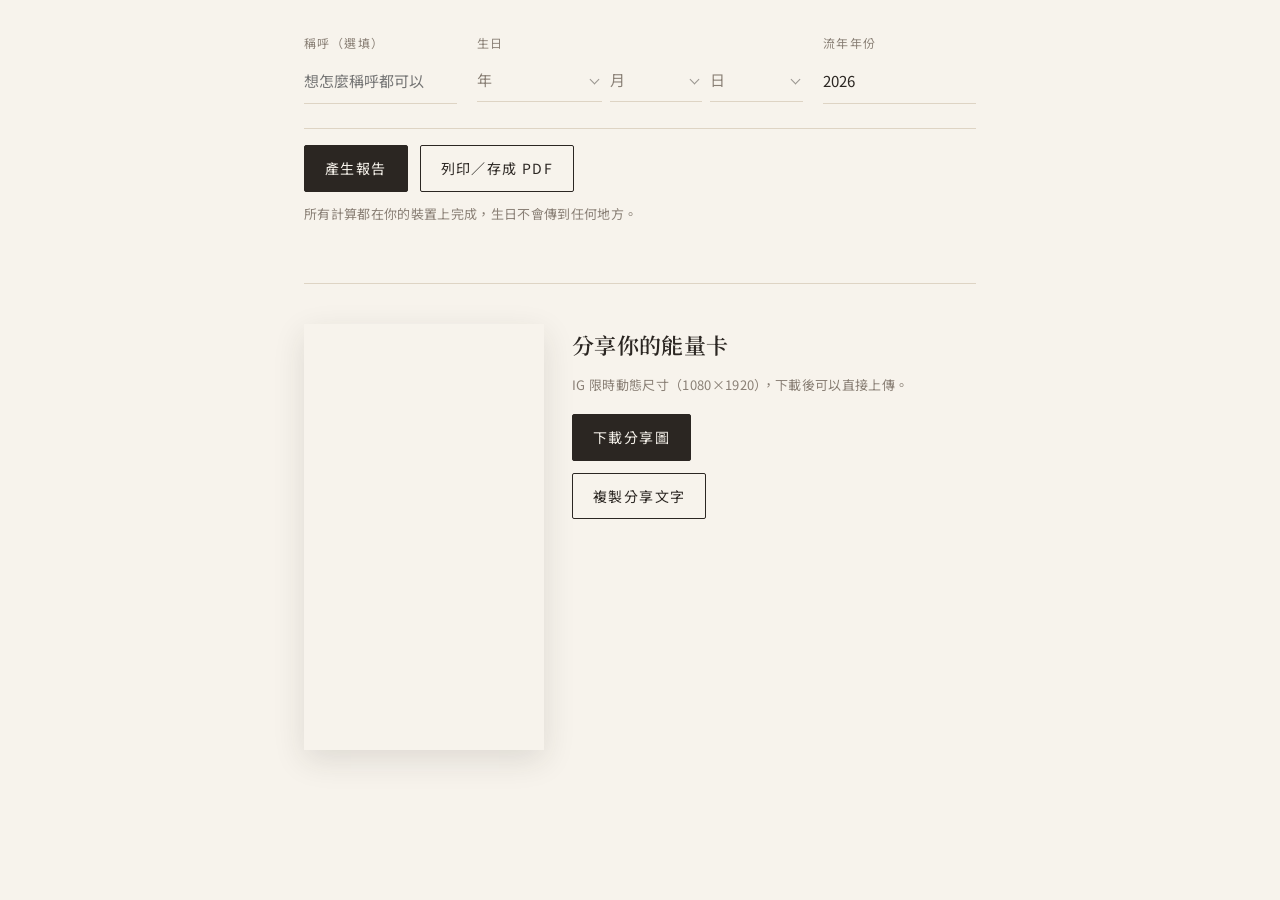
==== numerology-report.html @ 6496118e "更新網站 2026-11-27 21:57" ====
<!doctype html>
<html lang="zh-Hant">
<head>
<meta charset="utf-8">
<link rel="icon" type="image/svg+xml" href="data:image/svg+xml,%3Csvg%20xmlns%3D%22http%3A//www.w3.org/2000/svg%22%20viewBox%3D%220%200%2064%2064%22%3E%3Cdefs%3E%3CradialGradient%20id%3D%22b%22%20cx%3D%2250%25%22%20cy%3D%2240%25%22%20r%3D%2270%25%22%3E%3Cstop%20offset%3D%220%22%20stop-color%3D%22%233D4386%22/%3E%3Cstop%20offset%3D%221%22%20stop-color%3D%22%2314163A%22/%3E%3C/radialGradient%3E%3ClinearGradient%20id%3D%22g%22%20x1%3D%220%22%20y1%3D%220%22%20x2%3D%220%22%20y2%3D%221%22%3E%3Cstop%20offset%3D%220%22%20stop-color%3D%22%23FFF4DA%22/%3E%3Cstop%20offset%3D%221%22%20stop-color%3D%22%23D9AE66%22/%3E%3C/linearGradient%3E%3C/defs%3E%3Crect%20width%3D%2264%22%20height%3D%2264%22%20rx%3D%2214%22%20fill%3D%22url%28%23b%29%22/%3E%3Cpath%20d%3D%22M32%209%20C34%2024%2040%2030%2055%2032%20C40%2034%2034%2040%2032%2055%20C30%2040%2024%2034%209%2032%20C24%2030%2030%2024%2032%209%20Z%22%20fill%3D%22url%28%23g%29%22/%3E%3Ccircle%20cx%3D%2249%22%20cy%3D%2215%22%20r%3D%222%22%20fill%3D%22%23FFF4DA%22/%3E%3Ccircle%20cx%3D%2215%22%20cy%3D%2250%22%20r%3D%221.5%22%20fill%3D%22%23FFF4DA%22%20opacity%3D%22.8%22/%3E%3C/svg%3E">
<meta name="viewport" content="width=device-width, initial-scale=1">
<title>生命靈數 × 脈輪報告</title>
<meta name="description" content="用生日數字看見你的天賦脈輪與七脈輪能量分布。">
<meta property="og:image" content="https://chart.jas-soul.com/og6.jpg">
<meta property="og:title" content="生命靈數 × 脈輪報告｜認識自己的能量地圖">
<link rel="preconnect" href="https://fonts.googleapis.com">
<link rel="preconnect" href="https://fonts.gstatic.com" crossorigin>
<link href="https://fonts.googleapis.com/css2?family=Noto+Sans+TC:wght@400;500&family=Noto+Serif+TC:wght@500;600;700&display=swap" rel="stylesheet">
<style>
  :root {
    --paper: #F7F3EC; --paper-2: #EFE8DC; --ink: #2B2622; --ink-2: #4A433D;
    --muted: #8A8076; --line: #DED4C4; --gold: #A88550; --gold-soft: #CDB78F;
    --serif: "Noto Serif TC", "Songti TC", "STSong", serif;
    --sans: "Noto Sans TC", "PingFang TC", "Microsoft JhengHei", sans-serif;
  }
  * { box-sizing: border-box; }
  html { -webkit-text-size-adjust: 100%; }
  body {
    margin: 0; background: var(--paper); color: var(--ink);
    font-family: var(--sans); font-size: 16.5px; line-height: 1.9; letter-spacing: .02em;
  }
  .wrap { max-width: 720px; margin: 0 auto; padding: 32px 24px 80px; }
  @media (max-width: 560px) { .wrap { padding: 24px 18px 64px; } }

  /* 輸入區 */
  .controls {
    display: grid; grid-template-columns: repeat(auto-fit, minmax(150px, 1fr)); gap: 16px 20px;
    padding-bottom: 24px; border-bottom: 1px solid var(--line); margin-bottom: 8px;
  }
  .controls label { display: block; font-size: 12px; letter-spacing: .12em; color: var(--muted); margin-bottom: 4px; }
  .controls input {
    width: 100%; font: inherit; font-size: 15px; padding: 8px 0; border: none;
    border-bottom: 1px solid var(--line); background: transparent; color: var(--ink); border-radius: 0;
  }
  .controls input:focus { outline: none; border-bottom-color: var(--gold); }
  .btns { display: flex; flex-wrap: wrap; gap: 12px; margin: 16px 0 0; }
  .btn {
    font: inherit; font-size: 14px; letter-spacing: .1em; padding: 9px 20px; cursor: pointer;
    background: var(--ink); color: var(--paper); border: 1px solid var(--ink); border-radius: 2px;
  }
  .btn.line { background: transparent; color: var(--ink); }
  .hint { font-size: 13px; color: var(--muted); margin: 10px 0 0; }

  /* 封面 */
  .cover { text-align: center; padding: 64px 0 56px; border-bottom: 1px solid var(--line); }
  .eyebrow { font-size: 12px; letter-spacing: .32em; color: var(--gold); }
  .cover .who { font-family: var(--serif); font-size: 18px; color: var(--ink-2); margin: 18px 0 6px; }
  .cover .type { font-family: var(--serif); font-weight: 700; font-size: 52px; line-height: 1.25; margin: 0; letter-spacing: .08em; }
  .cover .quote { font-family: var(--serif); font-size: 19px; color: var(--ink-2); margin: 18px auto 0; max-width: 26em; }
  .rarity { display: flex; align-items: center; justify-content: center; gap: 14px; margin-top: 28px; font-size: 14px; color: var(--gold); letter-spacing: .08em; }
  .rarity::before, .rarity::after { content: ""; width: 40px; height: 1px; background: var(--gold-soft); }
  .cover .date { font-size: 13px; color: var(--muted); margin-top: 24px; letter-spacing: .1em; }
  @media (max-width: 560px) { .cover .type { font-size: 40px; } .cover { padding: 48px 0 40px; } }

  /* 章節 */
  section.chapter { padding: 52px 0 8px; }
  .chapter-head { margin-bottom: 22px; }
  .chapter-head .no { font-family: var(--serif); font-size: 13px; letter-spacing: .24em; color: var(--gold); }
  .chapter-head h2 { font-family: var(--serif); font-weight: 600; font-size: 26px; line-height: 1.4; margin: 4px 0 0; letter-spacing: .06em; }
  .lead { font-size: 15px; color: var(--muted); margin: 6px 0 0; }
  p { margin: 0 0 14px; }
  .prose { max-width: 34em; }
  .keywords { font-size: 13px; letter-spacing: .14em; color: var(--muted); margin-bottom: 14px; }
  .swatch { display: inline-block; width: 8px; height: 8px; border-radius: 50%; margin-right: 8px; vertical-align: 2px; }

  /* 能量圖 */
  .bars { display: grid; gap: 14px; max-width: 560px; }
  .bar-row { display: grid; grid-template-columns: 96px 1fr 96px; gap: 14px; align-items: center; }
  .bar-name { font-family: var(--serif); font-size: 15px; }
  .bar-track { height: 4px; background: var(--paper-2); position: relative; }
  .bar-fill { position: absolute; left: 0; top: 0; bottom: 0; }
  .bar-note { font-size: 12px; color: var(--muted); text-align: right; letter-spacing: .04em; }
  .chakra-col { position: relative; display: grid; gap: 16px; max-width: 600px; padding: 6px 0; }
  .chakra-col::before { content: ''; position: absolute; left: 15px; top: 18px; bottom: 18px; width: 2px; background: var(--line); }
  .ck-row { position: relative; display: grid; grid-template-columns: 32px 100px 1fr 108px; gap: 12px; align-items: center; }
  .ck-orb { justify-self: center; border-radius: 50%; background: var(--c); border: 2px solid var(--c); box-shadow: 0 0 var(--g) var(--c); }
  .ck-orb.off { background: var(--paper); border-style: dashed; box-shadow: none; opacity: .75; }
  .ck-name { font-family: var(--serif); font-size: 15px; line-height: 1.3; }
  .ck-name small { display: block; font-family: inherit; font-size: 11px; color: var(--muted); letter-spacing: .08em; }
  .ck-track { height: 10px; border-radius: 5px; background: var(--paper-2); overflow: hidden; }
  .ck-fill { height: 100%; border-radius: 5px; }
  .ck-note { font-size: 12px; color: var(--muted); text-align: right; white-space: nowrap; }
  @media (max-width: 560px) { .ck-row { grid-template-columns: 28px 84px 1fr 80px; gap: 8px; } .ck-note { font-size: 11px; } }
  .footnote { font-size: 12px; color: var(--muted); margin-top: 18px; }
  @media (max-width: 560px) { .bar-row { grid-template-columns: 80px 1fr 84px; gap: 10px; } }

  /* 三個重點 */
  .trio { display: grid; grid-template-columns: repeat(3, 1fr); gap: 28px; }
  .trio .item { border-top: 2px solid var(--line); padding-top: 16px; }
  .trio .label { font-size: 12px; letter-spacing: .2em; color: var(--muted); }
  .trio .name { font-family: var(--serif); font-size: 22px; font-weight: 600; margin: 4px 0 10px; }
  .trio p { font-size: 15px; color: var(--ink-2); }
  @media (max-width: 640px) { .trio { grid-template-columns: 1fr; gap: 22px; } }

  /* 生活各面向 */
  .aspects { border-top: 1px solid var(--line); }
  .aspect { display: grid; grid-template-columns: 56px 1fr; gap: 8px; padding: 30px 0; border-bottom: 1px solid var(--line); }
  .aspect .idx { font-family: var(--serif); font-size: 15px; color: var(--gold); padding-top: 4px; letter-spacing: .1em; }
  .aspect h3 { font-family: var(--serif); font-weight: 600; font-size: 20px; margin: 0 0 18px; letter-spacing: .06em; }
  .aspect .entry { margin: 0 0 18px; max-width: 32em; }
  .aspect .entry:last-child { margin-bottom: 0; }
  .aspect .entry .k { display: block; font-size: 12px; letter-spacing: .2em; color: var(--muted); margin-bottom: 4px; }
  .aspect .entry .k .swatch { width: 6px; height: 6px; margin-right: 6px; vertical-align: 1px; }
  .aspect .entry p { margin: 0; color: var(--ink-2); }
  @media (max-width: 560px) { .aspect { grid-template-columns: 1fr; gap: 4px; padding: 26px 0; } }

  /* 流年 */
  .years { display: grid; grid-template-columns: 1fr 1fr; gap: 28px; }
  .year { border-top: 2px solid var(--line); padding-top: 16px; }
  .year .y { font-size: 12px; letter-spacing: .2em; color: var(--muted); }
  .year .n { font-family: var(--serif); font-size: 44px; font-weight: 600; line-height: 1.2; margin: 6px 0 2px; }
  .year .n small { font-size: 20px; margin-left: 10px; letter-spacing: .1em; }
  .year .c { font-size: 13px; color: var(--muted); margin-bottom: 10px; }
  .year p { font-size: 15px; color: var(--ink-2); }
  @media (max-width: 560px) { .years { grid-template-columns: 1fr; gap: 22px; } }

  /* 練習 */
  .practice { border-left: 2px solid var(--gold); padding: 4px 0 4px 20px; font-family: var(--serif); font-size: 18px; line-height: 1.9; max-width: 30em; }

  .disclaimer { font-size: 12px; color: var(--muted); text-align: center; margin-top: 64px; padding-top: 24px; border-top: 1px solid var(--line); line-height: 1.8; }
  .debug { font-size: 11px; color: var(--muted); margin-top: 12px; text-align: center; }

  /* 分享 */
  .share { margin-top: 56px; padding-top: 40px; border-top: 1px solid var(--line); display: grid; grid-template-columns: 240px 1fr; gap: 28px; align-items: start; }
  .share canvas { width: 240px; height: auto; box-shadow: 0 10px 30px rgba(43,38,34,.12); }
  .share h2 { font-family: var(--serif); font-weight: 600; font-size: 22px; margin: 0 0 8px; }
  .share .btns { flex-direction: column; align-items: flex-start; }
  @media (max-width: 560px) { .share { grid-template-columns: 1fr; justify-items: center; text-align: center; } .share .btns { align-items: center; } }

  @media print {
    body { background: #fff; }
    .no-print { display: none !important; }
    section.chapter, .aspect { break-inside: avoid; }
  }
  .minor-note { margin: 0 0 18px; padding: 10px 14px; font-size: 14px; line-height: 1.8; background: #EEF3EC; border-left: 3px solid #6C8F74; }
</style>
</head>
<body>
<div class="wrap">

  <div class="no-print">
    <div class="controls">
      <div><label for="name">稱呼（選填）</label><input id="name" placeholder="想怎麼稱呼都可以"></div>
      <div><label for="birth">生日</label><input id="birth" type="date"></div>
      <div><label for="year">流年年份</label><input id="year" type="number" min="1900" max="2100"></div>
    </div>
    <div class="btns">
      <button class="btn" id="go">產生報告</button>
      <button class="btn line" id="print">列印／存成 PDF</button>
    </div>
    <p class="hint">所有計算都在你的裝置上完成，生日不會傳到任何地方。</p>
  </div>

  <main id="report"></main>

  <div class="share no-print" id="sharePanel" hidden>
    <canvas id="card" width="1080" height="1920"></canvas>
    <div>
      <h2>分享你的能量卡</h2>
      <p class="hint" style="margin:0 0 6px">IG 限時動態尺寸（1080×1920），下載後可以直接上傳。</p>
      <div class="btns">
        <button class="btn" id="download">下載分享圖</button>
        <button class="btn line" id="copy">複製分享文字</button>
      </div>
      <p id="copyMsg" class="hint"></p>
    </div>
  </div>
</div>

<script src="lib/datepick.js"></script>
<script>BirthPicker.attach('birth');</script>
<script src="engine.js"></script>
<script src="texts.js"></script>
<script>
(function () {
  var E = NumerologyEngine, T = TEXTS;
  var $ = function (id) { return document.getElementById(id); };
  var SERIF = '"Noto Serif TC","Songti TC","STSong",serif';
  var SANS = '"Noto Sans TC","PingFang TC","Microsoft JhengHei",sans-serif';
  var NUMS = ['一', '二', '三', '四', '五', '六', '七', '八'];
  var last = null;
  $('year').value = new Date().getFullYear();

  function esc(s) {
    return String(s).replace(/[&<>"]/g, function (c) {
      return { '&': '&amp;', '<': '&lt;', '>': '&gt;', '"': '&quot;' }[c];
    });
  }
  function chakraName(id) { return T.chakras[id].name; }
  function color(id) { return T.chakras[id].color; }
  function pct(x) { return Math.round(x * 100) + '%'; }
  function chakraColumn(chakras, max, colorOf, noteOf) {
    return '<div class="chakra-col">' + chakras.slice().reverse().map(function (c) {
      var col = colorOf(c.id), w = c.count ? Math.round(c.count / max * 100) : 0, size = c.count ? Math.min(30, 18 + c.count * 4) : 18;
      return '<div class="ck-row"><span class="ck-orb' + (c.count ? '' : ' off') + '" style="--c:' + col + ';--g:' + (c.count ? 4 + c.count * 5 : 0) + 'px;width:' + size + 'px;height:' + size + 'px"></span>' +
        '<div class="ck-name">' + c.name + '<small>' + (c.count ? '出現 ' + c.count + ' 次' : '還沒出現') + '</small></div>' +
        '<div class="ck-track"><div class="ck-fill" style="width:' + w + '%;background:' + col + '"></div></div>' +
        '<div class="ck-note">' + noteOf(c) + '</div></div>';
    }).join('') + '</div>';
  }

  function rarityText(x) { return (x * 100).toFixed(1) + '%'; }
  function sw(id) { return '<span class="swatch" style="background:' + color(id) + '"></span>'; }
  function strength(id, aspect) {
    if (aspect === 'work' || aspect === 'people' || aspect === 'love') return T.chakras[id].scenes[aspect];
    return T.aspects[id][aspect];
  }
  function chapter(no, title, lead, body) {
    return '<section class="chapter"><div class="chapter-head"><div class="no">第' + NUMS[no] + '章</div><h2>' + title + '</h2>' +
      (lead ? '<p class="lead">' + lead + '</p>' : '') + '</div>' + body + '</section>';
  }

  function render() {
    var parts = ($('birth').value || '').split('-').map(Number);
    if (parts.length !== 3 || !parts[0]) { $('report').innerHTML = ''; $('sharePanel').hidden = true; return; }
    var y = parts[0], m = parts[1], d = parts[2];
    var r = E.calculate(y, m, d, { method: 'A', year: Number($('year').value) });
    var name = $('name').value.trim();
    last = { r: r, name: name };

    var type = T.types[r.energyType];
    var giftId = r.lifePathChakras[0];
    var brightest = T.chakras[r.brightest];
    var potential = r.potential ? T.chakras[r.potential] : null;
    var maxCount = Math.max.apply(null, r.chakras.map(function (c) { return c.count; }).concat([1]));
    var html = '';

    // 封面
    html += '<header class="cover">' +
      '<div class="eyebrow">生命靈數 × 脈輪能量報告</div>' +
      '<div class="who">' + (name ? esc(name) + ' 的能量類型' : '你的能量類型') + '</div>' +
      '<h1 class="type">' + type.name + '</h1>' +
      '<p class="quote">「' + (T.quotes[r.energyType] || type.line) + '」</p>' +
      (r.healer ? '<div class="rarity">' + T.healerTag.name + '</div>' : '') +
      '<div class="rarity">同類型、同天賦脈輪的人，只有 ' + rarityText(r.comboRate) + '</div>' +
      '<div class="date">' + y + '.' + String(m).padStart(2, '0') + '.' + String(d).padStart(2, '0') + '　・　' + r.input.reportYear + ' 年版</div>' +
      '</header>';

    // 一、能量類型
    html += chapter(0, type.name, type.line,
      '<div class="prose"><p>' + type.desc + '</p>' + (r.healer ? '<p>' + T.healerTag.desc + '</p>' : '') + '</div>');

    // 二、天賦脈輪
    html += chapter(1, '天賦脈輪　' + r.lifePathChakras.map(chakraName).join('＋'), '生命靈數 ' + r.lifePath,
      '<div class="prose"><div class="keywords">' + r.lifePathChakras.map(function (id) { return sw(id) + T.chakras[id].keywords; }).join('　') + '</div>' +
      '<p>' + T.lifePath[r.lifePath] + '</p>' +
      r.lifePathChakras.map(function (id) { return '<p>' + T.chakras[id].gift + '</p>'; }).join('') +
      (r.giftIsLesson ? '<p>' + T.giftLesson + '</p>' : '') + '</div>');

    // 三、七脈輪能量圖
    var bars = chakraColumn(r.chakras, maxCount, color, function (c) { return c.count === 0 ? '潛在能量' : '比 ' + pct(c.brighterThan) + ' 的人亮'; });
    bars += '<p class="footnote">比較對象：1965–2010 年每一天出生的人。</p>';
    html += chapter(2, '七脈輪能量圖', '', bars);

    // 四、三個重點
    function trioItem(label, id, text) {
      return '<div class="item" style="border-top-color:' + color(id) + '"><div class="label">' + label + '</div>' +
        '<div class="name">' + chakraName(id) + '</div><p>' + text + '</p></div>';
    }
    html += chapter(3, '你的三個重點', '',
      '<div class="trio">' + trioItem('最亮', r.brightest, brightest.bright) +
      trioItem('天賦', giftId, T.lifePath[r.lifePath]) +
      (potential ? trioItem('潛在', r.potential, potential.potential) : '') + '</div>');

    // 五、生活各面向
    // 未滿 18 歲：先略過工作、金錢、感情
    var now = new Date(), age = now.getFullYear() - y - ((now.getMonth() + 1 < m || (now.getMonth() + 1 === m && now.getDate() < d)) ? 1 : 0);
    var minor = age < 18;
    var asp = minor ? '<p class="minor-note">你還未滿 18 歲，「工作與天賦」可以當成找興趣、選科系的參考；「金錢」的部分先跳過，等長大一點再回來看。</p><div class="aspects">' : '<div class="aspects">';
    T.aspectList.filter(function (a) { return !minor || a.id !== 'money'; }).forEach(function (a, i) {
      var title = minor && a.id === 'work' ? '天賦與未來方向' : a.name;
      asp += '<div class="aspect"><div class="idx">0' + (i + 1) + '</div><div><h3>' + title + '</h3>';
      asp += entry('你的優勢', r.brightest, strength(r.brightest, a.id));
      if (giftId !== r.brightest) asp += entry('天賦加成', giftId, strength(giftId, a.id));
      if (r.potential) asp += entry('可以練習', r.potential, T.aspects[r.potential].growth[a.id]);
      asp += '</div></div>';
    });
    asp += '</div>';
    html += chapter(4, '生活各面向',
      '從最亮的' + brightest.name + '、天賦的' + chakraName(giftId) + (potential ? '、潛在的' + potential.name : '') + '來看', asp);

    // 六、流年
    html += chapter(5, '流年脈輪', '',
      '<div class="years">' + yearCard(r.personalYear) + yearCard(r.personalYearNext) + '</div>');

    // 七、小練習
    var practiceId = r.potential || r.brightest;
    html += chapter(6, '給你的小練習', '從你的' + (r.potential ? '潛在脈輪' : '最亮脈輪') + '「' + chakraName(practiceId) + '」開始',
      '<div class="practice">' + T.chakras[practiceId].practice + '</div>');

    html += '<p class="disclaimer">' + T.disclaimer + '</p>';
    html += '<p class="debug no-print">計算細節（不會印出）：使用數字 ' + r.numbersUsed.join('、') +
      '；上三輪平均 ' + r.upperAvg.toFixed(2) + '、下三輪平均 ' + r.lowerAvg.toFixed(2) + '</p>';

    $('report').innerHTML = html;
    $('sharePanel').hidden = false;
    $('copyMsg').textContent = '';
    drawWhenFontsReady(r, name);
  }

  function entry(label, id, text) {
    return '<div class="entry"><span class="k">' + sw(id) + label + '・' + chakraName(id) + '</span><p>' + text + '</p></div>';
  }

  function yearCard(py) {
    var t = T.personalYear[py.number];
    return '<div class="year"><div class="y">' + py.year + ' 年</div>' +
      '<div class="n">' + py.number + '<small>' + t.theme + '</small></div>' +
      '<div class="c">' + py.chakras.map(chakraName).join('＋') + '</div><p>' + t.line + '</p></div>';
  }

  // ===== 分享卡（1080×1920）=====
  var NO_LINE_START = '，。、！？；：」』）…';
  function wrapText(ctx, text, maxWidth) {
    var lines = [], line = '';
    for (var i = 0; i < text.length; i++) {
      var ch = text[i], test = line + ch;
      if (ctx.measureText(test).width > maxWidth && line && NO_LINE_START.indexOf(ch) === -1) { lines.push(line); line = ch; }
      else line = test;
    }
    if (line) lines.push(line);
    return lines;
  }
  function spaced(ctx, text, x, y, spacing) {
    // 字距：逐字畫，置中
    var w = 0, i;
    for (i = 0; i < text.length; i++) w += ctx.measureText(text[i]).width + (i < text.length - 1 ? spacing : 0);
    var cx = x - w / 2, align = ctx.textAlign;
    ctx.textAlign = 'left';
    for (i = 0; i < text.length; i++) { ctx.fillText(text[i], cx, y); cx += ctx.measureText(text[i]).width + spacing; }
    ctx.textAlign = align;
  }
  function line(ctx, x1, y1, x2, y2, col, w) {
    ctx.strokeStyle = col; ctx.lineWidth = w || 2; ctx.beginPath(); ctx.moveTo(x1, y1); ctx.lineTo(x2, y2); ctx.stroke();
  }

  function drawWhenFontsReady(r, name) {
    if (!document.fonts || !document.fonts.load) { drawCard(r, name); return; }
    Promise.all([
      document.fonts.load('700 120px "Noto Serif TC"'),
      document.fonts.load('500 40px "Noto Serif TC"'),
      document.fonts.load('400 36px "Noto Sans TC"')
    ]).then(function () { drawCard(r, name); }, function () { drawCard(r, name); });
  }

  function drawCard(r, name) {
    var c = $('card'), ctx = c.getContext('2d'), W = 1080, H = 1920;
    var type = T.types[r.energyType];
    var ink = '#2B2622', ink2 = '#4A433D', muted = '#8A8076', gold = '#A88550', goldSoft = '#CDB78F', lineC = '#DED4C4';

    ctx.fillStyle = '#F7F3EC'; ctx.fillRect(0, 0, W, H);
    var glow = ctx.createRadialGradient(W / 2, 520, 0, W / 2, 520, 700);
    glow.addColorStop(0, 'rgba(205,183,143,0.22)'); glow.addColorStop(1, 'rgba(205,183,143,0)');
    ctx.fillStyle = glow; ctx.fillRect(0, 0, W, H);

    // 細框
    ctx.strokeStyle = goldSoft; ctx.lineWidth = 2; ctx.strokeRect(60, 60, W - 120, H - 120);
    ctx.strokeStyle = 'rgba(205,183,143,0.45)'; ctx.lineWidth = 1; ctx.strokeRect(76, 76, W - 152, H - 152);

    ctx.textAlign = 'center'; ctx.textBaseline = 'alphabetic';

    ctx.fillStyle = gold; ctx.font = '500 32px ' + SANS;
    spaced(ctx, '生命靈數 × 脈輪能量', W / 2, 200, 10);

    ctx.fillStyle = ink2; ctx.font = '500 44px ' + SERIF;
    ctx.fillText((name ? name + ' 的' : '我的') + '能量類型', W / 2, 320);

    ctx.fillStyle = ink; ctx.font = '700 132px ' + SERIF;
    spaced(ctx, type.name, W / 2, 475, 14);

    ctx.fillStyle = ink2; ctx.font = '500 46px ' + SERIF;
    var qy = 585, qLines = wrapText(ctx, '「' + (T.quotes[r.energyType] || type.line) + '」', 820);
    qLines.forEach(function (l, i) { ctx.fillText(l, W / 2, qy + i * 68); });
    qy += (qLines.length - 1) * 68;

    // 稀有度
    var ry = qy + 90;
    ctx.fillStyle = gold; ctx.font = '500 36px ' + SANS;
    var rt = '同類型、同天賦的人只有 ' + rarityText(r.comboRate);
    var rw = ctx.measureText(rt).width;
    ctx.fillText(rt, W / 2, ry);
    line(ctx, W / 2 - rw / 2 - 90, ry - 12, W / 2 - rw / 2 - 30, ry - 12, goldSoft, 2);
    line(ctx, W / 2 + rw / 2 + 30, ry - 12, W / 2 + rw / 2 + 90, ry - 12, goldSoft, 2);

    // 能量圖
    var maxCount = Math.max.apply(null, r.chakras.map(function (x) { return x.count; }).concat([1]));
    var by = ry + 120, rowH = 70, nameX = 190, trackX = 440, trackW = 440;
    r.chakras.slice().reverse().forEach(function (ch, i) {
      var yy = by + i * rowH;
      ctx.textAlign = 'left'; ctx.fillStyle = ink; ctx.font = '500 38px ' + SERIF;
      ctx.fillText(ch.name, nameX, yy + 13);
      ctx.fillStyle = '#EAE2D4'; ctx.fillRect(trackX, yy - 3, trackW, 6);
      if (ch.count > 0) { ctx.fillStyle = T.chakras[ch.id].color; ctx.fillRect(trackX, yy - 3, trackW * ch.count / maxCount, 6); }
      else { ctx.fillStyle = muted; ctx.font = '400 26px ' + SANS; ctx.fillText('潛在', trackX + trackW + 20, yy + 9); }
    });
    ctx.textAlign = 'center';

    // 三個重點
    var cy = by + rowH * 6 + 70;
    line(ctx, 140, cy, W - 140, cy, lineC, 2);
    var cols = [['天賦', r.lifePathChakras[0]], ['最亮', r.brightest], ['潛在', r.potential || r.brightest]];
    var colW = (W - 280) / 3;
    cols.forEach(function (cd, i) {
      var cx = 140 + colW * i + colW / 2;
      if (i > 0) line(ctx, 140 + colW * i, cy + 36, 140 + colW * i, cy + 150, lineC, 2);
      ctx.fillStyle = muted; ctx.font = '400 30px ' + SANS; spaced(ctx, cd[0], cx, cy + 72, 8);
      ctx.fillStyle = T.chakras[cd[1]].color; ctx.font = '600 44px ' + SERIF; ctx.fillText(T.chakras[cd[1]].name, cx, cy + 134);
    });
    line(ctx, 140, cy + 186, W - 140, cy + 186, lineC, 2);

    // 流年
    var py = r.personalYear, pt = T.personalYear[py.number];
    ctx.fillStyle = ink2; ctx.font = '500 40px ' + SERIF;
    ctx.fillText(py.year + ' 流年　' + py.number + '・' + pt.theme, W / 2, cy + 272);

    // 底部
    ctx.fillStyle = muted; ctx.font = '400 32px ' + SANS;
    spaced(ctx, T.shareFooter.invite, W / 2, H - 232, 6);
    ctx.fillStyle = gold; ctx.font = '500 34px ' + SANS;
    ctx.fillText(T.shareFooter.brand, W / 2, H - 176);
  }

  function shareText() {
    var r = last.r, type = T.types[r.energyType];
    return '我是「' + type.name + '」✨ 天賦脈輪是' + r.lifePathChakras.map(chakraName).join('＋') +
      '，跟我同類型、同天賦的人只有 ' + rarityText(r.comboRate) + '。\n' +
      T.shareFooter.invite + ' ' + T.shareFooter.brand;
  }

  $('download').addEventListener('click', function () {
    $('card').toBlob(function (blob) {
      var file = new File([blob], '脈輪能量卡.png', { type: 'image/png' });
      if (navigator.canShare && navigator.canShare({ files: [file] })) {
        navigator.share({ files: [file], text: shareText() }).catch(function () {});
        return;
      }
      var a = document.createElement('a');
      a.href = URL.createObjectURL(blob); a.download = '脈輪能量卡.png';
      document.body.appendChild(a); a.click(); a.remove();
    }, 'image/png');
  });

  $('copy').addEventListener('click', function () {
    var text = shareText();
    var done = function () { $('copyMsg').textContent = '已複製，可以貼到限時動態或貼文裡。'; };
    if (navigator.clipboard && window.isSecureContext) navigator.clipboard.writeText(text).then(done, fallback);
    else fallback();
    function fallback() {
      var t = document.createElement('textarea'); t.value = text; document.body.appendChild(t);
      t.select(); document.execCommand('copy'); t.remove(); done();
    }
  });

  $('go').addEventListener('click', render);
  $('print').addEventListener('click', function () { window.print(); });
  ['birth', 'year', 'name'].forEach(function (id) { $(id).addEventListener('change', render); });
  (function () { // 從綜合命盤帶過來的資料（10 分鐘內有效）
    try {
      var h = JSON.parse(localStorage.getItem('chart-handoff') || 'null');
      if (h && Date.now() - h.t < 600000) { if (h.birth) $('birth').value = h.birth; if (h.name) $('name').value = h.name; }
    } catch (e) {}
  })();
  render();
})();
</script>
</body>
</html>
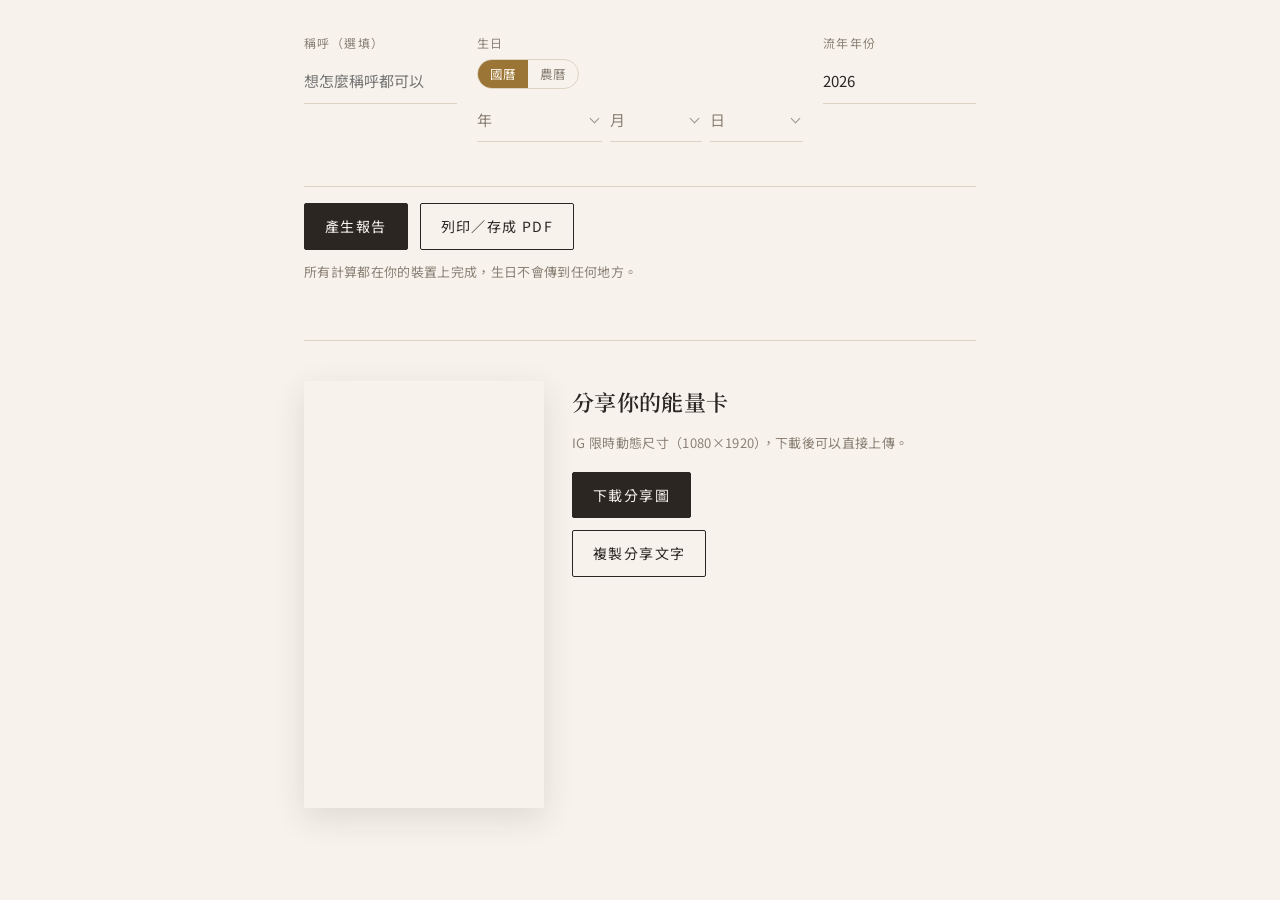
==== commit bba3f9ae: "更新網站 2026-11-27 23:10" ====
--- a/numerology-report.html
+++ b/numerology-report.html
@@ -4,6 +4,14 @@
 <meta charset="utf-8">
 <link rel="icon" type="image/svg+xml" href="data:image/svg+xml,%3Csvg%20xmlns%3D%22http%3A//www.w3.org/2000/svg%22%20viewBox%3D%220%200%2064%2064%22%3E%3Cdefs%3E%3CradialGradient%20id%3D%22b%22%20cx%3D%2250%25%22%20cy%3D%2240%25%22%20r%3D%2270%25%22%3E%3Cstop%20offset%3D%220%22%20stop-color%3D%22%233D4386%22/%3E%3Cstop%20offset%3D%221%22%20stop-color%3D%22%2314163A%22/%3E%3C/radialGradient%3E%3ClinearGradient%20id%3D%22g%22%20x1%3D%220%22%20y1%3D%220%22%20x2%3D%220%22%20y2%3D%221%22%3E%3Cstop%20offset%3D%220%22%20stop-color%3D%22%23FFF4DA%22/%3E%3Cstop%20offset%3D%221%22%20stop-color%3D%22%23D9AE66%22/%3E%3C/linearGradient%3E%3C/defs%3E%3Crect%20width%3D%2264%22%20height%3D%2264%22%20rx%3D%2214%22%20fill%3D%22url%28%23b%29%22/%3E%3Cpath%20d%3D%22M32%209%20C34%2024%2040%2030%2055%2032%20C40%2034%2034%2040%2032%2055%20C30%2040%2024%2034%209%2032%20C24%2030%2030%2024%2032%209%20Z%22%20fill%3D%22url%28%23g%29%22/%3E%3Ccircle%20cx%3D%2249%22%20cy%3D%2215%22%20r%3D%222%22%20fill%3D%22%23FFF4DA%22/%3E%3Ccircle%20cx%3D%2215%22%20cy%3D%2250%22%20r%3D%221.5%22%20fill%3D%22%23FFF4DA%22%20opacity%3D%22.8%22/%3E%3C/svg%3E">
 <meta name="viewport" content="width=device-width, initial-scale=1">
+<!-- Google Analytics（GA4）：只記瀏覽和按鈕點擊，不送生日、稱呼 -->
+<script async src="https://www.googletagmanager.com/gtag/js?id=G-SCYWD8TPLE"></script>
+<script>
+  window.dataLayer = window.dataLayer || [];
+  function gtag(){dataLayer.push(arguments);}
+  gtag('js', new Date());
+  gtag('config', 'G-SCYWD8TPLE', { allow_google_signals: false, allow_ad_personalization_signals: false });
+</script>
 <title>生命靈數 × 脈輪報告</title>
 <meta name="description" content="用生日數字看見你的天賦脈輪與七脈輪能量分布。">
 <meta property="og:image" content="https://chart.jas-soul.com/og6.jpg">
@@ -172,6 +180,8 @@
   </div>
 </div>
 
+<script src="lib/astro.js"></script>
+<script src="lib/chinese-calendar.js"></script>
 <script src="lib/datepick.js"></script>
 <script>BirthPicker.attach('birth');</script>
 <script src="engine.js"></script>
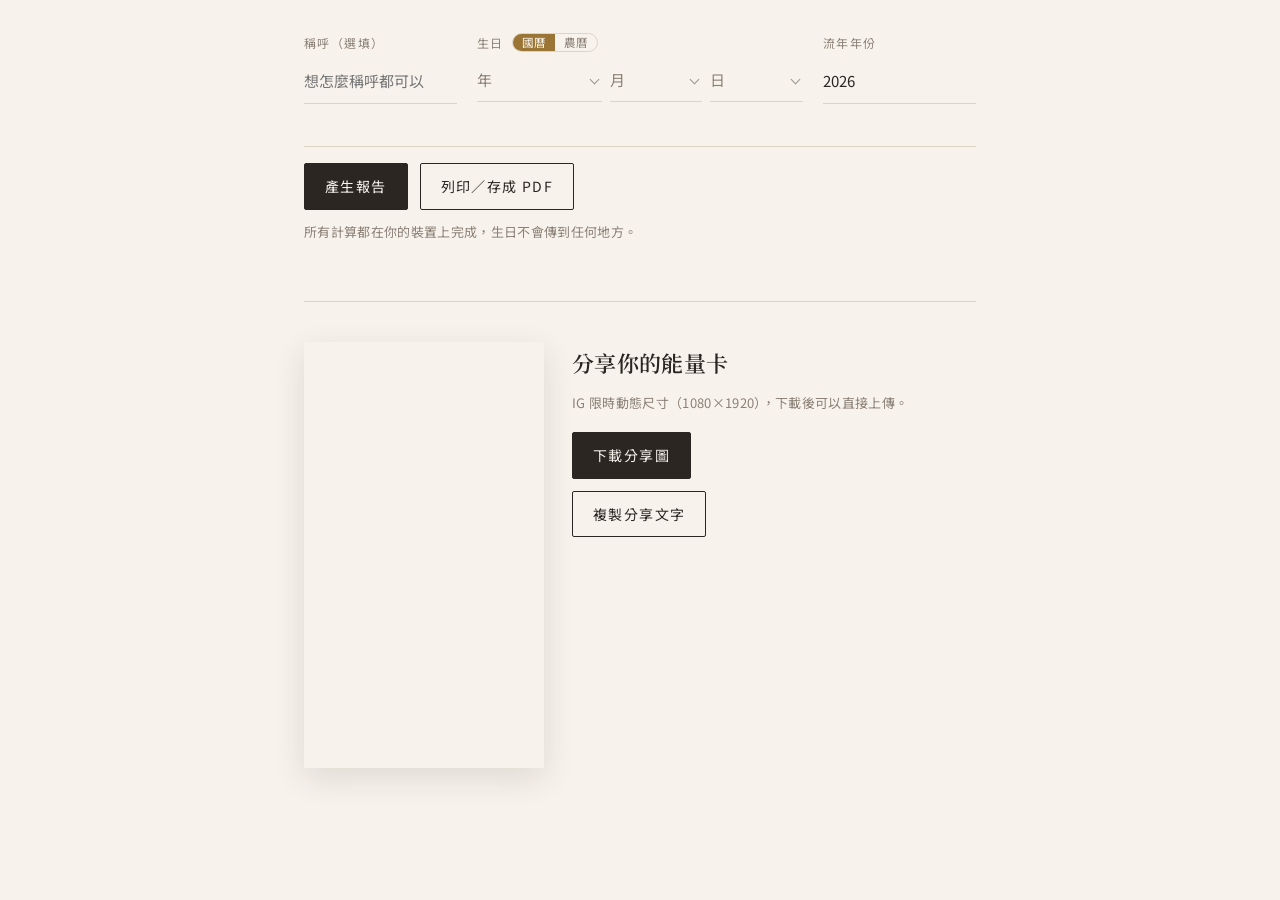
==== commit d7f08a0c: "更新網站 2026-11-27 23:21" ====
--- a/numerology-report.html
+++ b/numerology-report.html
@@ -180,9 +180,9 @@
   </div>
 </div>
 
-<script src="lib/astro.js"></script>
-<script src="lib/chinese-calendar.js"></script>
-<script src="lib/datepick.js"></script>
+<script src="lib/astro.js?v=20261127"></script>
+<script src="lib/chinese-calendar.js?v=20261127"></script>
+<script src="lib/datepick.js?v=20261127"></script>
 <script>BirthPicker.attach('birth');</script>
 <script src="engine.js"></script>
 <script src="texts.js"></script>
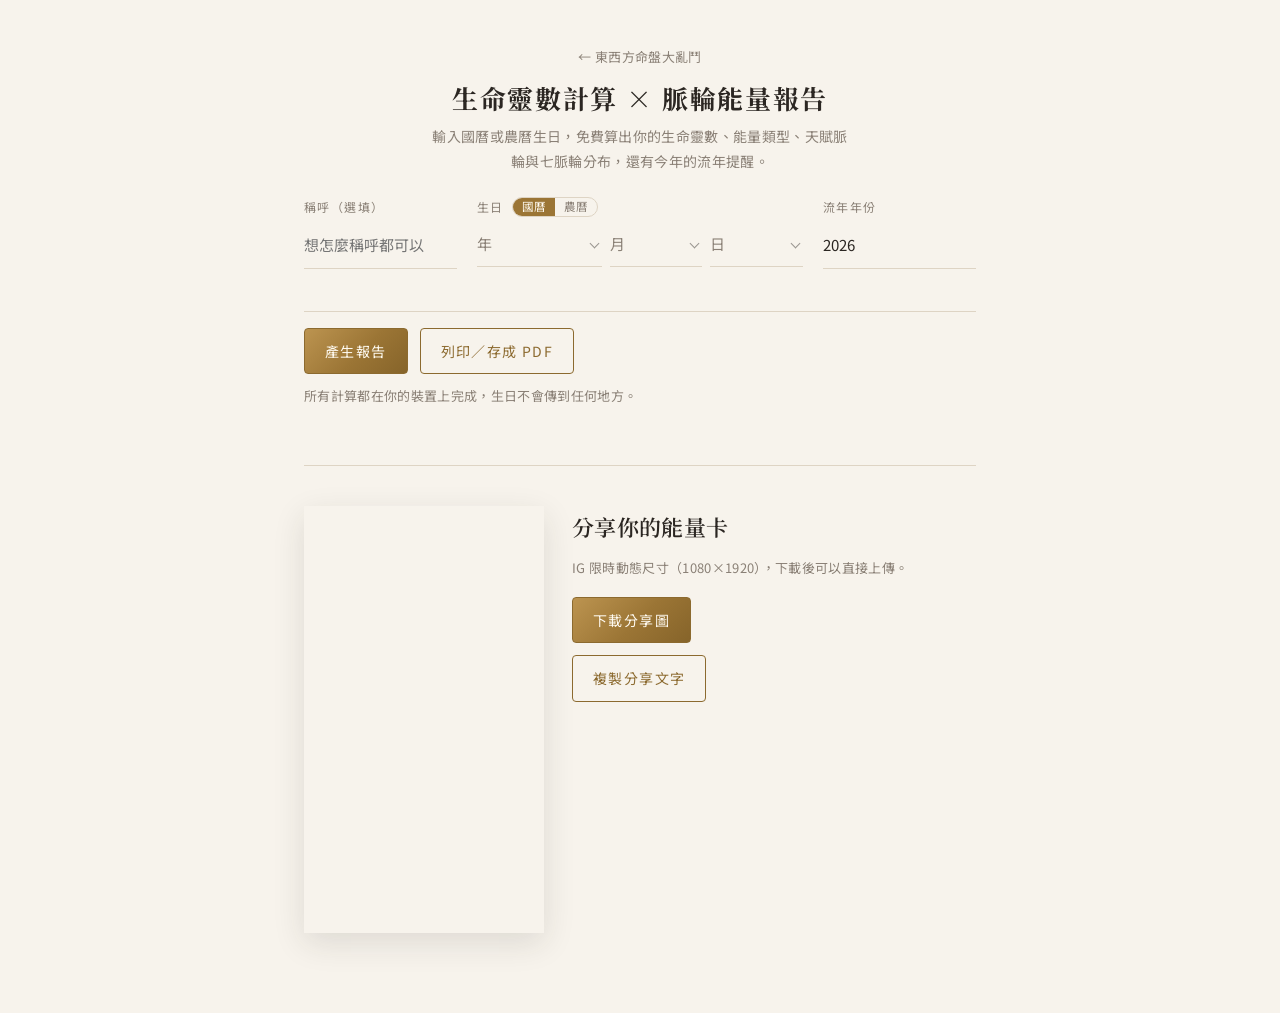
==== commit f9b11de4: "更新網站 2026-11-28 01:12" ====
--- a/numerology-report.html
+++ b/numerology-report.html
@@ -12,8 +12,9 @@
   gtag('js', new Date());
   gtag('config', 'G-SCYWD8TPLE', { allow_google_signals: false, allow_ad_personalization_signals: false });
 </script>
-<title>生命靈數 × 脈輪報告</title>
-<meta name="description" content="用生日數字看見你的天賦脈輪與七脈輪能量分布。">
+<title>生命靈數計算 × 脈輪能量報告（免費）｜東西方命盤大亂鬥</title>
+<meta name="description" content="輸入國曆或農曆生日，免費計算生命靈數，看你的能量類型、天賦脈輪、七脈輪能量分布與流年。">
+<link rel="canonical" href="https://chart.jas-soul.com/numerology-report.html">
 <meta property="og:image" content="https://chart.jas-soul.com/og6.jpg">
 <meta property="og:title" content="生命靈數 × 脈輪報告｜認識自己的能量地圖">
 <link rel="preconnect" href="https://fonts.googleapis.com">
@@ -49,9 +50,9 @@
   .btns { display: flex; flex-wrap: wrap; gap: 12px; margin: 16px 0 0; }
   .btn {
     font: inherit; font-size: 14px; letter-spacing: .1em; padding: 9px 20px; cursor: pointer;
-    background: var(--ink); color: var(--paper); border: 1px solid var(--ink); border-radius: 2px;
-  }
-  .btn.line { background: transparent; color: var(--ink); }
+    background: linear-gradient(135deg, #BC9450 0%, #9B7535 55%, #86642A 100%); color: #FFFBF2; border: 1px solid #8C6A2F; border-radius: 4px;
+  }
+  .btn.line { background: transparent; color: #8C6A2F; }
   .hint { font-size: 13px; color: var(--muted); margin: 10px 0 0; }
 
   /* 封面 */
@@ -146,12 +147,18 @@
     section.chapter, .aspect { break-inside: avoid; }
   }
   .minor-note { margin: 0 0 18px; padding: 10px 14px; font-size: 14px; line-height: 1.8; background: #EEF3EC; border-left: 3px solid #6C8F74; }
+  .rp-head { text-align: center; margin: 8px 0 22px; }
+  .rp-back { display: inline-block; font-size: 13px; color: var(--muted); text-decoration: none; margin-bottom: 10px; }
+  .rp-head h1 { font-family: var(--serif); font-size: 26px; letter-spacing: .06em; margin: 0 0 8px; line-height: 1.4; }
+  .rp-head p { font-size: 14px; color: var(--muted); margin: 0 auto; max-width: 30em; line-height: 1.8; }
 </style>
 </head>
 <body>
 <div class="wrap">
 
   <div class="no-print">
+    <header class="rp-head"><a class="rp-back" href="./">← 東西方命盤大亂鬥</a><h1>生命靈數計算 × 脈輪能量報告</h1>
+      <p>輸入國曆或農曆生日，免費算出你的生命靈數、能量類型、天賦脈輪與七脈輪分布，還有今年的流年提醒。</p></header>
     <div class="controls">
       <div><label for="name">稱呼（選填）</label><input id="name" placeholder="想怎麼稱呼都可以"></div>
       <div><label for="birth">生日</label><input id="birth" type="date"></div>
@@ -180,9 +187,9 @@
   </div>
 </div>
 
-<script src="lib/astro.js?v=20261127"></script>
-<script src="lib/chinese-calendar.js?v=20261127"></script>
-<script src="lib/datepick.js?v=20261127"></script>
+<script src="lib/astro.js?v=20261127b"></script>
+<script src="lib/chinese-calendar.js?v=20261127b"></script>
+<script src="lib/datepick.js?v=20261127b"></script>
 <script>BirthPicker.attach('birth');</script>
 <script src="engine.js"></script>
 <script src="texts.js"></script>
